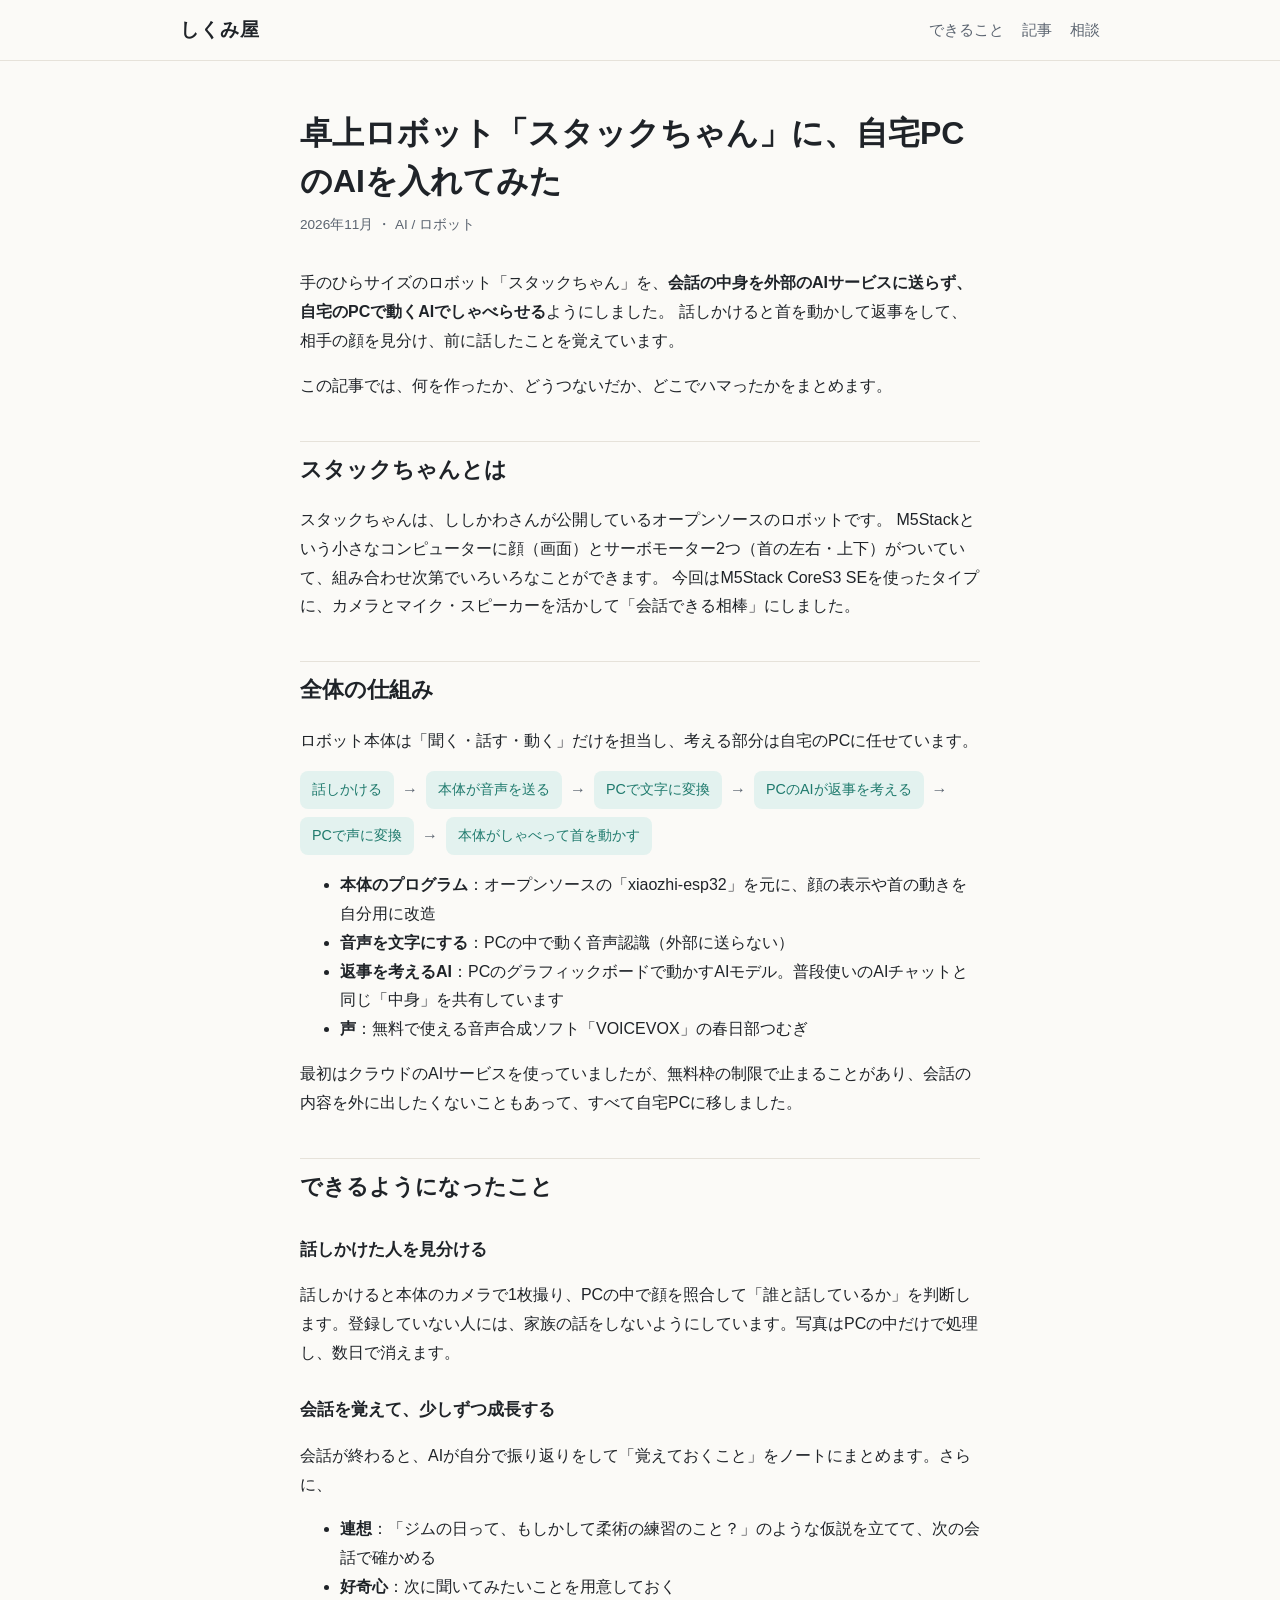
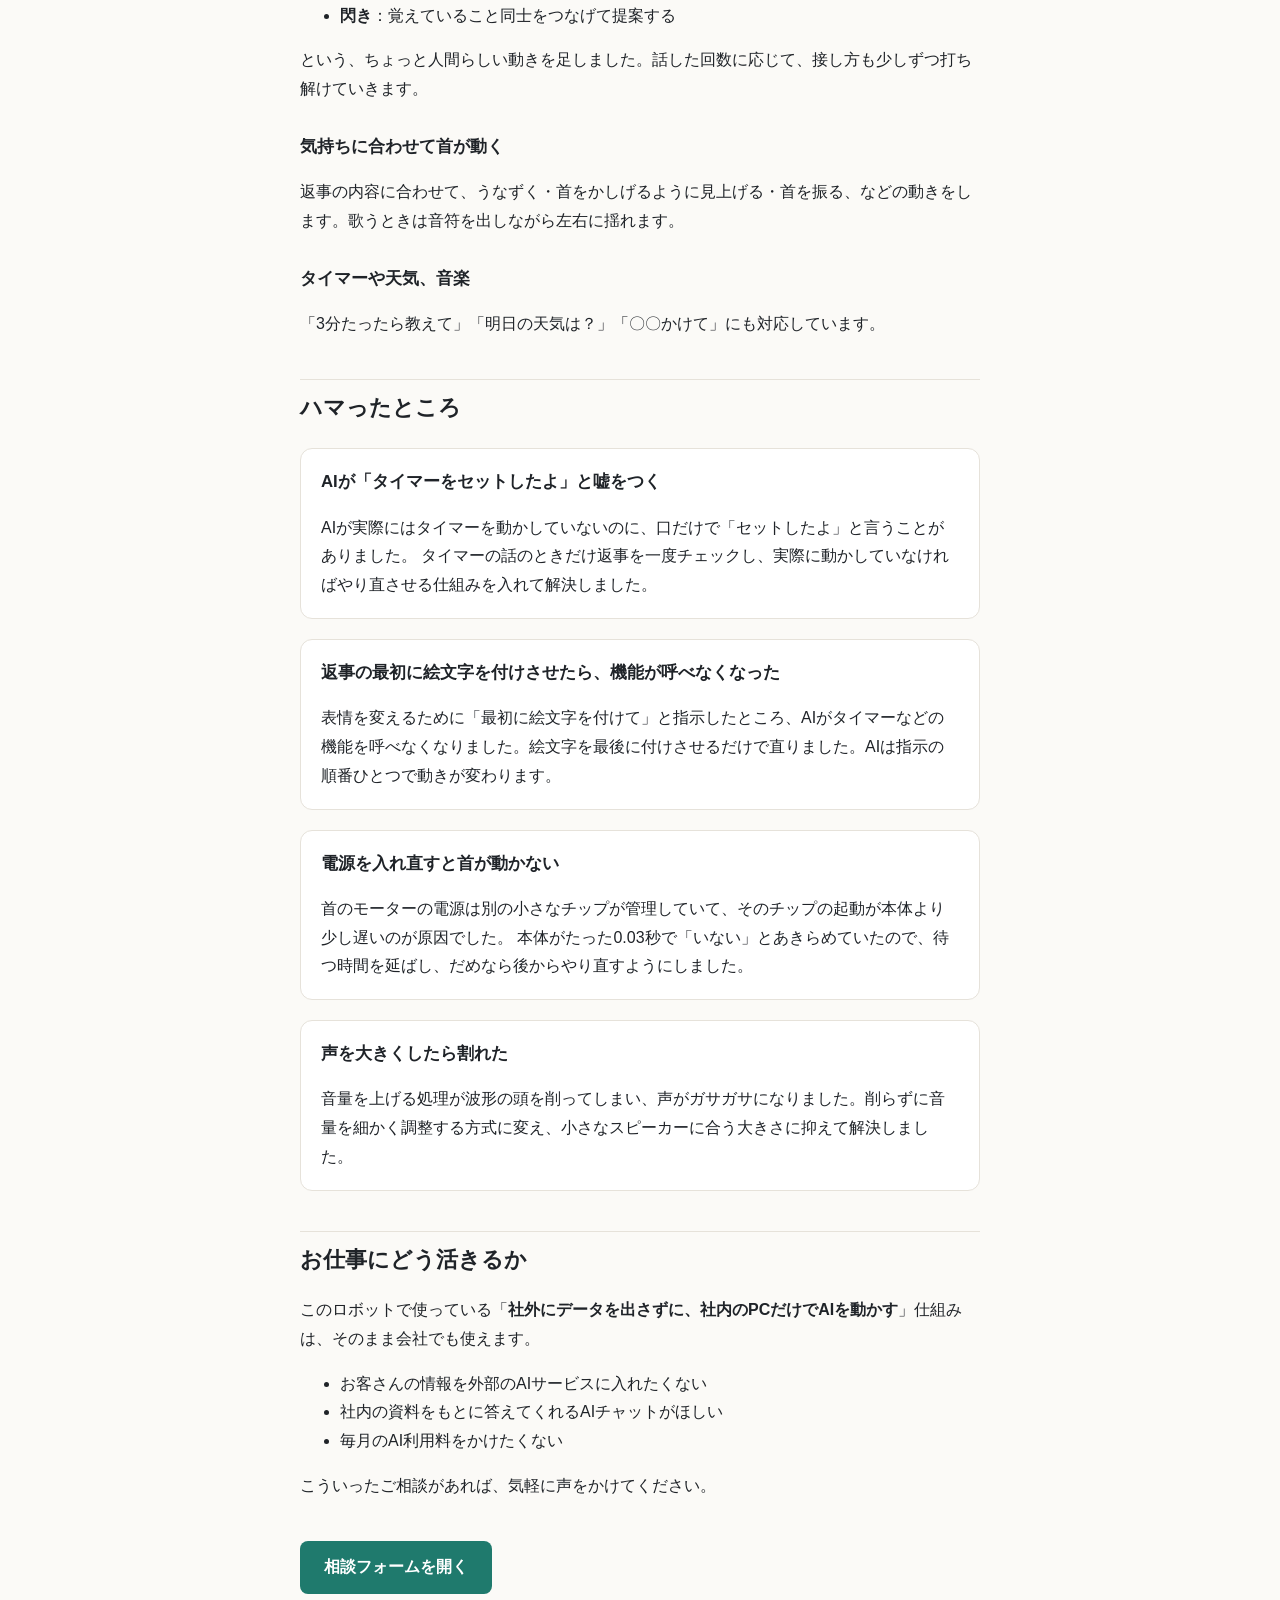
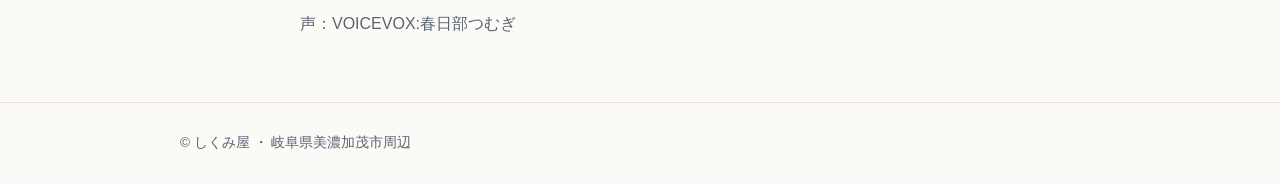
==== articles/stackchan-local-ai.html @ d829d2d6 "スタックちゃんの記事を追加・CSSを共通化 Co-Authored-By: Claude Opus 5.5 <noreply@anthropic.com>" ====
<!doctype html>
<html lang="ja">
<head>
<meta charset="utf-8">
<meta name="viewport" content="width=device-width, initial-scale=1">
<title>卓上ロボット「スタックちゃん」に、自宅PCのAIを入れてみた | しくみ屋</title>
<meta name="description" content="クラウドに頼らず、自宅PCのAIでしゃべる卓上ロボットを作った記録。顔の見分け、会話の記憶、ハマったところまで。">
<link rel="stylesheet" href="../style.css">
</head>
<body>
<header><div class="wrap">
  <a class="logo" href="../">しくみ屋</a>
  <nav><a href="../#service">できること</a><a href="../#articles">記事</a><a href="../#contact">相談</a></nav>
</div></header>

<main class="article">
  <h1>卓上ロボット「スタックちゃん」に、自宅PCのAIを入れてみた</h1>
  <div class="meta">2026年11月 ・ AI / ロボット</div>

  <p>手のひらサイズのロボット「スタックちゃん」を、<strong>会話の中身を外部のAIサービスに送らず、自宅のPCで動くAIでしゃべらせる</strong>ようにしました。
    話しかけると首を動かして返事をして、相手の顔を見分け、前に話したことを覚えています。</p>
  <p>この記事では、何を作ったか、どうつないだか、どこでハマったかをまとめます。</p>

  <h2>スタックちゃんとは</h2>
  <p>スタックちゃんは、ししかわさんが公開しているオープンソースのロボットです。
    M5Stackという小さなコンピューターに顔（画面）とサーボモーター2つ（首の左右・上下）がついていて、組み合わせ次第でいろいろなことができます。
    今回はM5Stack CoreS3 SEを使ったタイプに、カメラとマイク・スピーカーを活かして「会話できる相棒」にしました。</p>

  <h2>全体の仕組み</h2>
  <p>ロボット本体は「聞く・話す・動く」だけを担当し、考える部分は自宅のPCに任せています。</p>
  <div class="flowline">
    <span>話しかける</span><b>→</b><span>本体が音声を送る</span><b>→</b><span>PCで文字に変換</span><b>→</b><span>PCのAIが返事を考える</span><b>→</b><span>PCで声に変換</span><b>→</b><span>本体がしゃべって首を動かす</span>
  </div>
  <ul>
    <li><strong>本体のプログラム</strong>：オープンソースの「xiaozhi-esp32」を元に、顔の表示や首の動きを自分用に改造</li>
    <li><strong>音声を文字にする</strong>：PCの中で動く音声認識（外部に送らない）</li>
    <li><strong>返事を考えるAI</strong>：PCのグラフィックボードで動かすAIモデル。普段使いのAIチャットと同じ「中身」を共有しています</li>
    <li><strong>声</strong>：無料で使える音声合成ソフト「VOICEVOX」の春日部つむぎ</li>
  </ul>
  <p>最初はクラウドのAIサービスを使っていましたが、無料枠の制限で止まることがあり、会話の内容を外に出したくないこともあって、すべて自宅PCに移しました。</p>

  <h2>できるようになったこと</h2>
  <h3>話しかけた人を見分ける</h3>
  <p>話しかけると本体のカメラで1枚撮り、PCの中で顔を照合して「誰と話しているか」を判断します。登録していない人には、家族の話をしないようにしています。写真はPCの中だけで処理し、数日で消えます。</p>
  <h3>会話を覚えて、少しずつ成長する</h3>
  <p>会話が終わると、AIが自分で振り返りをして「覚えておくこと」をノートにまとめます。さらに、</p>
  <ul>
    <li><strong>連想</strong>：「ジムの日って、もしかして柔術の練習のこと？」のような仮説を立てて、次の会話で確かめる</li>
    <li><strong>好奇心</strong>：次に聞いてみたいことを用意しておく</li>
    <li><strong>閃き</strong>：覚えていること同士をつなげて提案する</li>
  </ul>
  <p>という、ちょっと人間らしい動きを足しました。話した回数に応じて、接し方も少しずつ打ち解けていきます。</p>
  <h3>気持ちに合わせて首が動く</h3>
  <p>返事の内容に合わせて、うなずく・首をかしげるように見上げる・首を振る、などの動きをします。歌うときは音符を出しながら左右に揺れます。</p>
  <h3>タイマーや天気、音楽</h3>
  <p>「3分たったら教えて」「明日の天気は？」「〇〇かけて」にも対応しています。</p>

  <h2>ハマったところ</h2>
  <div class="box">
    <h3 style="margin-top:0">AIが「タイマーをセットしたよ」と嘘をつく</h3>
    <p style="margin-bottom:0">AIが実際にはタイマーを動かしていないのに、口だけで「セットしたよ」と言うことがありました。
      タイマーの話のときだけ返事を一度チェックし、実際に動かしていなければやり直させる仕組みを入れて解決しました。</p>
  </div>
  <div class="box">
    <h3 style="margin-top:0">返事の最初に絵文字を付けさせたら、機能が呼べなくなった</h3>
    <p style="margin-bottom:0">表情を変えるために「最初に絵文字を付けて」と指示したところ、AIがタイマーなどの機能を呼べなくなりました。絵文字を最後に付けさせるだけで直りました。AIは指示の順番ひとつで動きが変わります。</p>
  </div>
  <div class="box">
    <h3 style="margin-top:0">電源を入れ直すと首が動かない</h3>
    <p style="margin-bottom:0">首のモーターの電源は別の小さなチップが管理していて、そのチップの起動が本体より少し遅いのが原因でした。
      本体がたった0.03秒で「いない」とあきらめていたので、待つ時間を延ばし、だめなら後からやり直すようにしました。</p>
  </div>
  <div class="box">
    <h3 style="margin-top:0">声を大きくしたら割れた</h3>
    <p style="margin-bottom:0">音量を上げる処理が波形の頭を削ってしまい、声がガサガサになりました。削らずに音量を細かく調整する方式に変え、小さなスピーカーに合う大きさに抑えて解決しました。</p>
  </div>

  <h2>お仕事にどう活きるか</h2>
  <p>このロボットで使っている「<strong>社外にデータを出さずに、社内のPCだけでAIを動かす</strong>」仕組みは、そのまま会社でも使えます。</p>
  <ul>
    <li>お客さんの情報を外部のAIサービスに入れたくない</li>
    <li>社内の資料をもとに答えてくれるAIチャットがほしい</li>
    <li>毎月のAI利用料をかけたくない</li>
  </ul>
  <p>こういったご相談があれば、気軽に声をかけてください。</p>

  <p class="cta"><a class="btn" href="https://docs.google.com/forms/d/e/1FAIpQLSdPCOZxDOZvlKaMUaTIRZ9rGjRrdgUR9eAtF6QADRcpsjMWAw/viewform" target="_blank" rel="noopener">相談フォームを開く</a></p>

  <p class="note">声：VOICEVOX:春日部つむぎ</p>
</main>

<footer><div class="wrap">© しくみ屋 ・ 岐阜県美濃加茂市周辺</div></footer>
</body>
</html>
---- style.css ----
:root{
  --bg:#fbfaf7; --fg:#1f2328; --muted:#5b6470; --card:#ffffff; --line:#e6e2da;
  --accent:#1f7a6d; --accent-soft:#e3f2ef;
}
@media (prefers-color-scheme: dark){
  :root{ --bg:#15181c; --fg:#e8eaed; --muted:#9aa3ad; --card:#1d2126; --line:#2c3238;
         --accent:#5cc2b0; --accent-soft:#1c3330; }
}
*{box-sizing:border-box}
body{margin:0;background:var(--bg);color:var(--fg);
  font-family:"Hiragino Sans","Noto Sans JP","Yu Gothic UI",Meiryo,sans-serif;line-height:1.8}
a{color:var(--accent)}
.wrap{max-width:960px;margin:0 auto;padding:0 20px}
header{border-bottom:1px solid var(--line)}
header .wrap{display:flex;justify-content:space-between;align-items:center;height:60px}
.logo{font-weight:700;font-size:1.2rem;letter-spacing:.05em;text-decoration:none;color:var(--fg)}
nav a{margin-left:18px;text-decoration:none;color:var(--muted);font-size:.95rem}
nav a:hover{color:var(--accent)}
.hero{padding:72px 0 56px}
.hero h1{font-size:clamp(1.6rem,4.5vw,2.4rem);line-height:1.45;margin:0 0 18px}
.hero p{color:var(--muted);max-width:640px;margin:0 0 28px}
.btn{display:inline-block;background:var(--accent);color:#fff;padding:12px 24px;border-radius:8px;
  text-decoration:none;font-weight:600}
@media (prefers-color-scheme: dark){ .btn{color:#10201d} }
section{padding:48px 0;border-top:1px solid var(--line)}
h2{font-size:1.4rem;margin:0 0 8px}
.lead{color:var(--muted);margin:0 0 28px}
.grid{display:grid;grid-template-columns:repeat(auto-fit,minmax(260px,1fr));gap:16px}
.card{background:var(--card);border:1px solid var(--line);border-radius:12px;padding:22px}
.card h3{margin:0 0 6px;font-size:1.05rem}
.card p{margin:0;color:var(--muted);font-size:.95rem}
.tag{display:inline-block;background:var(--accent-soft);color:var(--accent);font-size:.78rem;
  padding:2px 10px;border-radius:99px;margin-bottom:10px}
table{width:100%;border-collapse:collapse;background:var(--card);border:1px solid var(--line);border-radius:12px;overflow:hidden}
td,th{padding:14px 16px;border-bottom:1px solid var(--line);text-align:left;font-size:.95rem}
th{width:42%;font-weight:600}
tr:last-child td,tr:last-child th{border-bottom:none}
.note{color:var(--muted);font-size:.85rem;margin-top:10px}
ol.flow{padding-left:1.2em} ol.flow li{margin-bottom:6px}
footer{padding:28px 0;color:var(--muted);font-size:.85rem;border-top:1px solid var(--line)}
@media (max-width:560px){ nav a{margin-left:12px;font-size:.85rem} .hero{padding:48px 0 40px} }
/* article */
.article{max-width:720px;margin:0 auto;padding:48px 20px}
.article h1{font-size:clamp(1.5rem,4vw,2rem);line-height:1.5;margin:0 0 8px}
.article .meta{color:var(--muted);font-size:.85rem;margin-bottom:32px}
.article h2{margin:40px 0 12px;padding-top:8px;border-top:1px solid var(--line)}
.article h3{margin:28px 0 8px;font-size:1.05rem}
.article p,.article li{font-size:1rem}
.article .box{background:var(--card);border:1px solid var(--line);border-radius:12px;padding:18px 20px;margin:20px 0}
.flowline{display:flex;flex-wrap:wrap;gap:8px;align-items:center;margin:16px 0}
.flowline span{background:var(--accent-soft);color:var(--accent);padding:6px 12px;border-radius:8px;font-size:.9rem}
.flowline b{color:var(--muted)}
.cta{margin-top:40px}
.list a{display:block;text-decoration:none;color:var(--fg)}
.list a:hover h3{color:var(--accent)}
@media (max-width:560px){
  header .wrap{height:auto;flex-wrap:wrap;padding-top:10px;padding-bottom:8px}
  nav{width:100%;display:flex;flex-wrap:wrap;gap:4px 14px} nav a{margin-left:0}
}
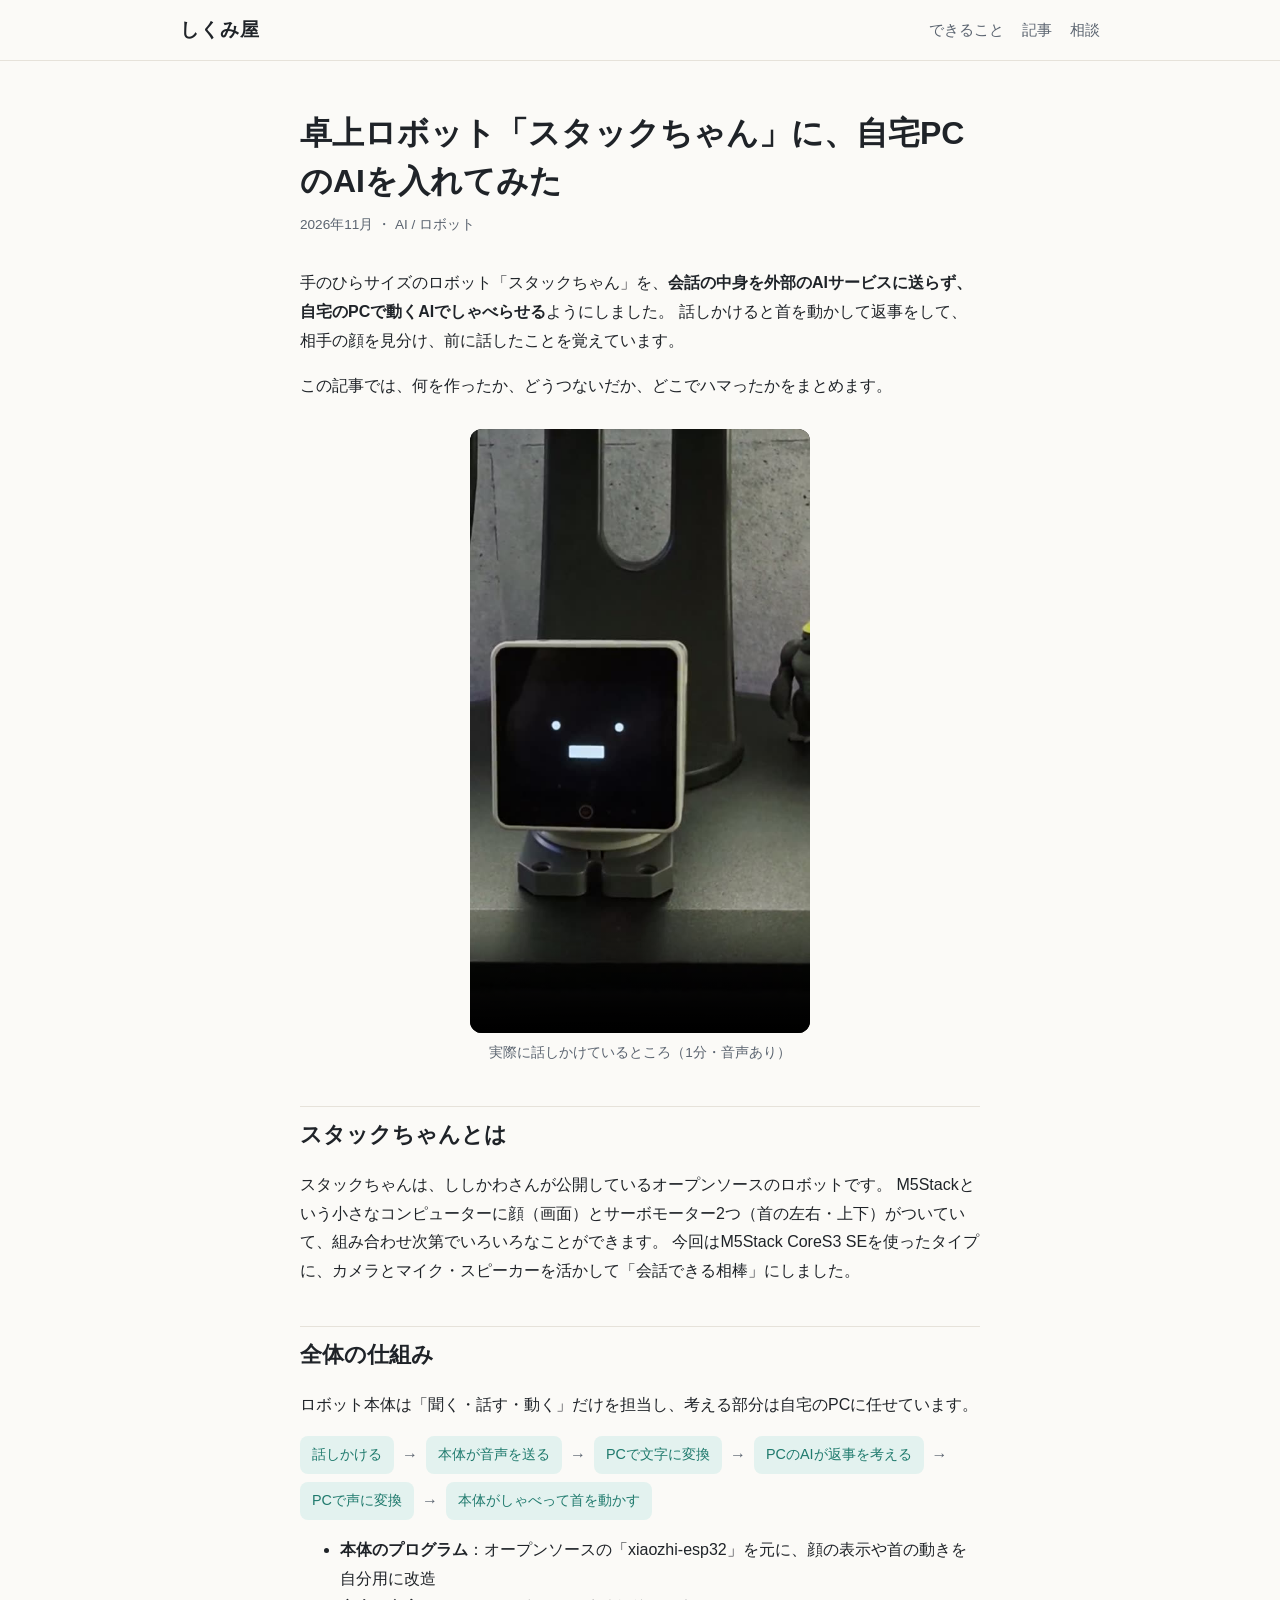
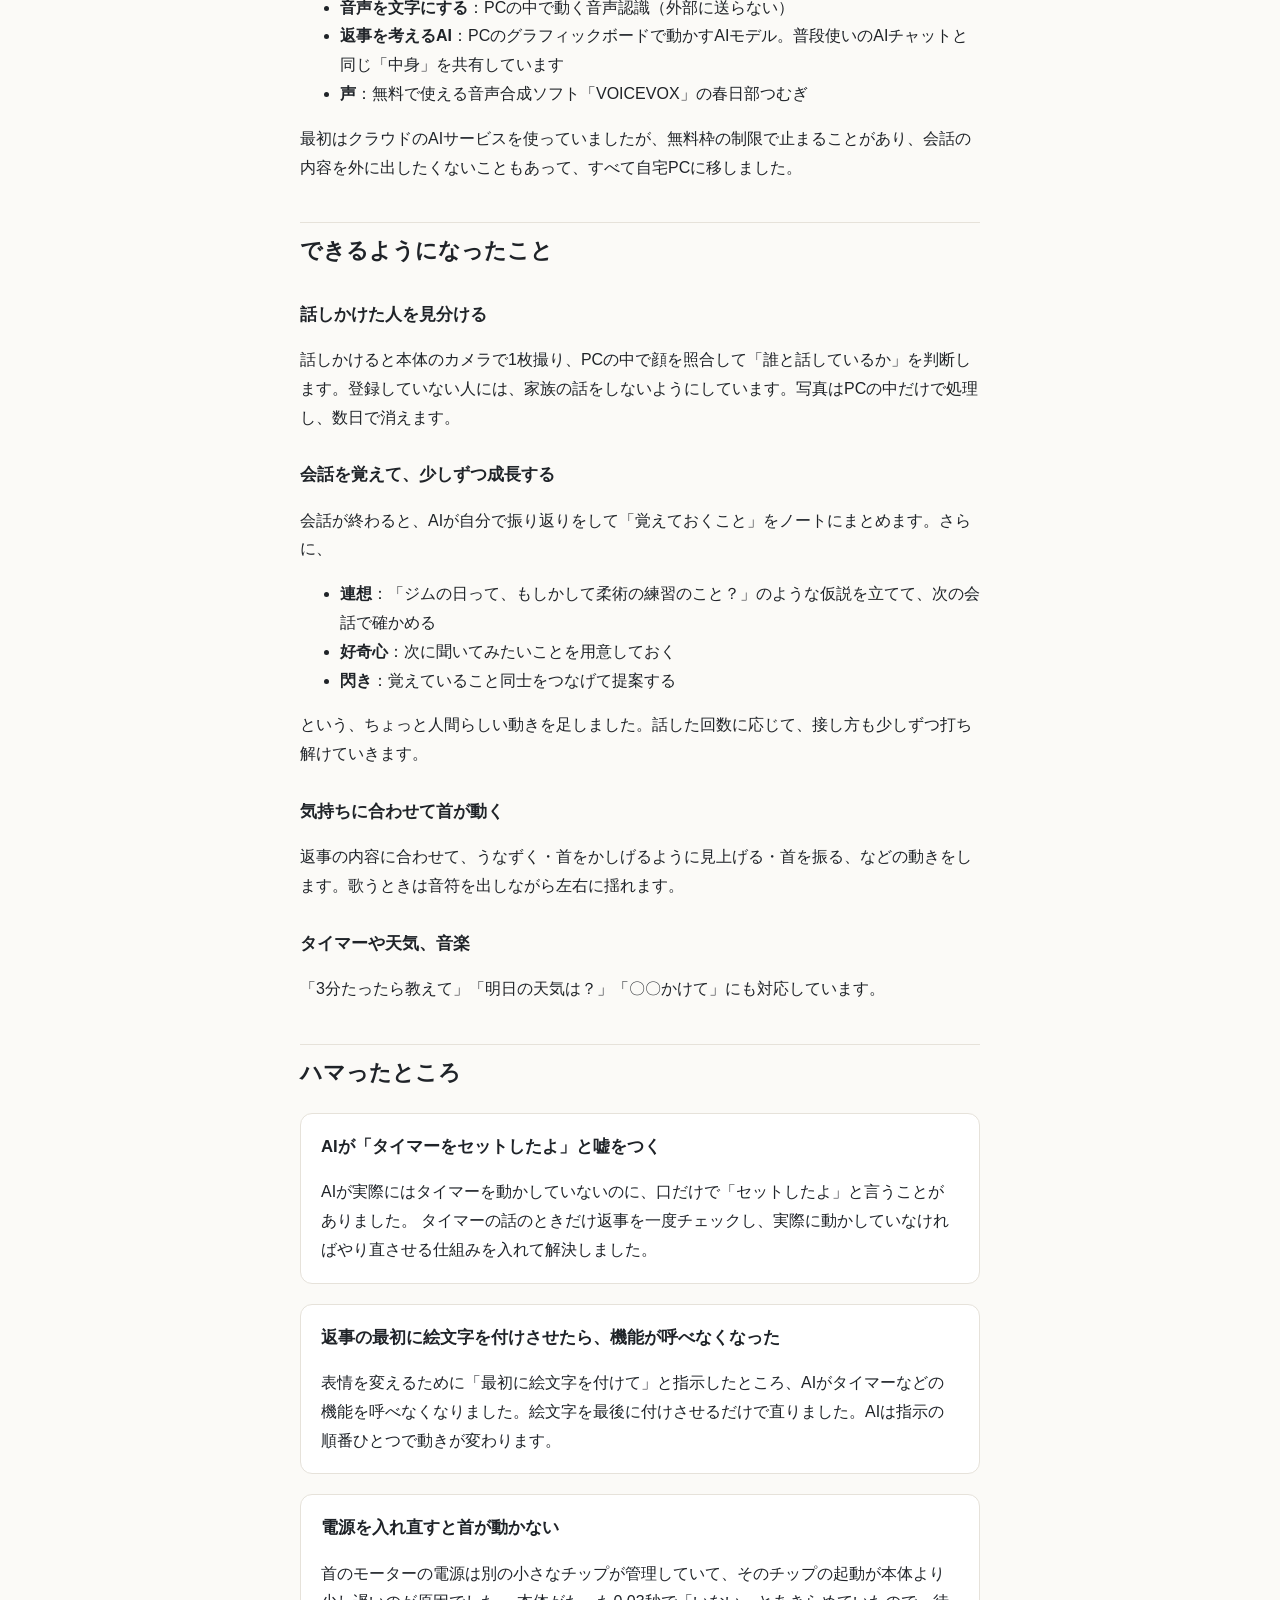
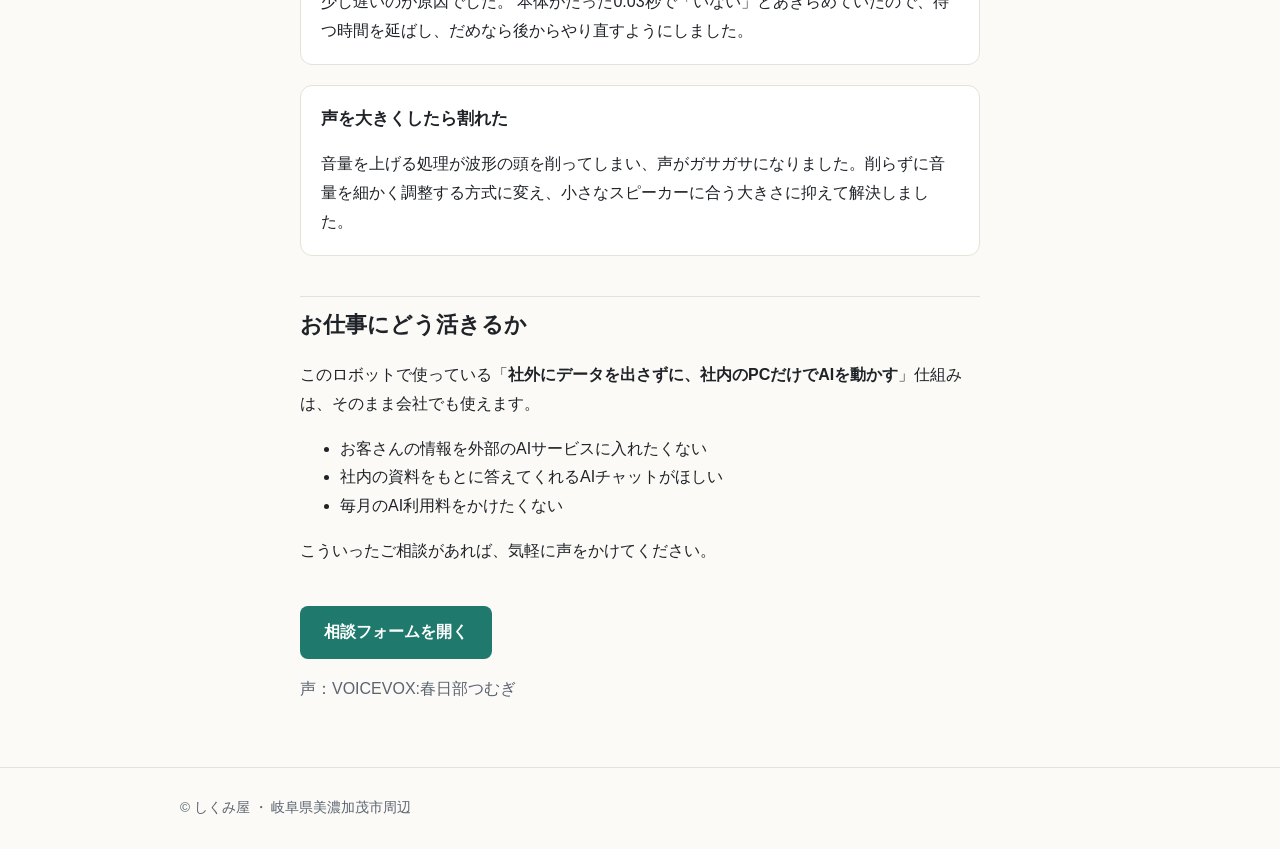
==== commit eaf67867: "スタックちゃんの記事に動画を追加 Co-Authored-By: Claude Opus 5.5 <noreply@anthropic.com>" ====
--- a/articles/stackchan-local-ai.html
+++ b/articles/stackchan-local-ai.html
@@ -20,6 +20,10 @@
   <p>手のひらサイズのロボット「スタックちゃん」を、<strong>会話の中身を外部のAIサービスに送らず、自宅のPCで動くAIでしゃべらせる</strong>ようにしました。
     話しかけると首を動かして返事をして、相手の顔を見分け、前に話したことを覚えています。</p>
   <p>この記事では、何を作ったか、どうつないだか、どこでハマったかをまとめます。</p>
+  <figure class="video">
+    <video src="../media/stackchan.mp4" poster="../media/stackchan-poster.jpg" controls playsinline preload="metadata"></video>
+    <figcaption>実際に話しかけているところ（1分・音声あり）</figcaption>
+  </figure>
 
   <h2>スタックちゃんとは</h2>
   <p>スタックちゃんは、ししかわさんが公開しているオープンソースのロボットです。
--- a/style.css
+++ b/style.css
@@ -57,3 +57,6 @@
   header .wrap{height:auto;flex-wrap:wrap;padding-top:10px;padding-bottom:8px}
   nav{width:100%;display:flex;flex-wrap:wrap;gap:4px 14px} nav a{margin-left:0}
 }
+.video{margin:28px auto;max-width:340px;text-align:center}
+.video video{width:100%;border-radius:12px;background:#000;display:block}
+.video figcaption{color:var(--muted);font-size:.85rem;margin-top:8px}
